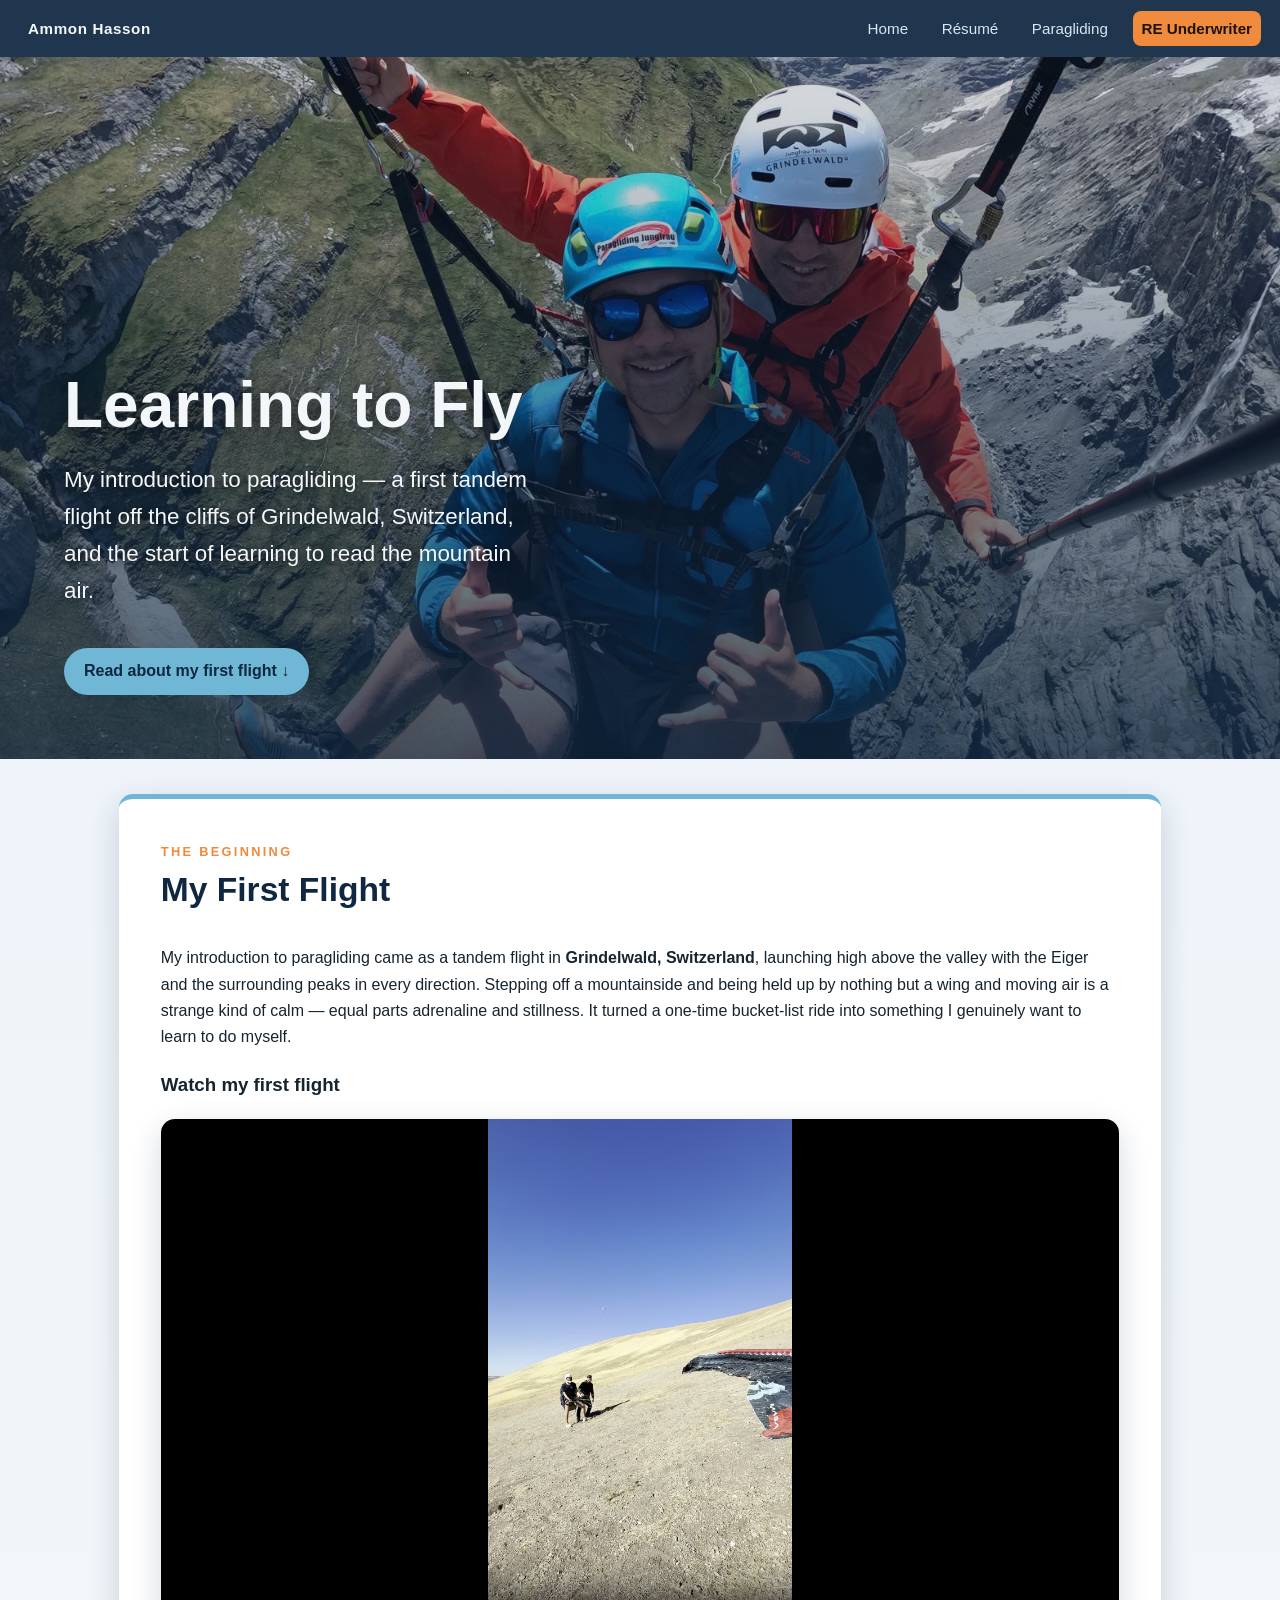
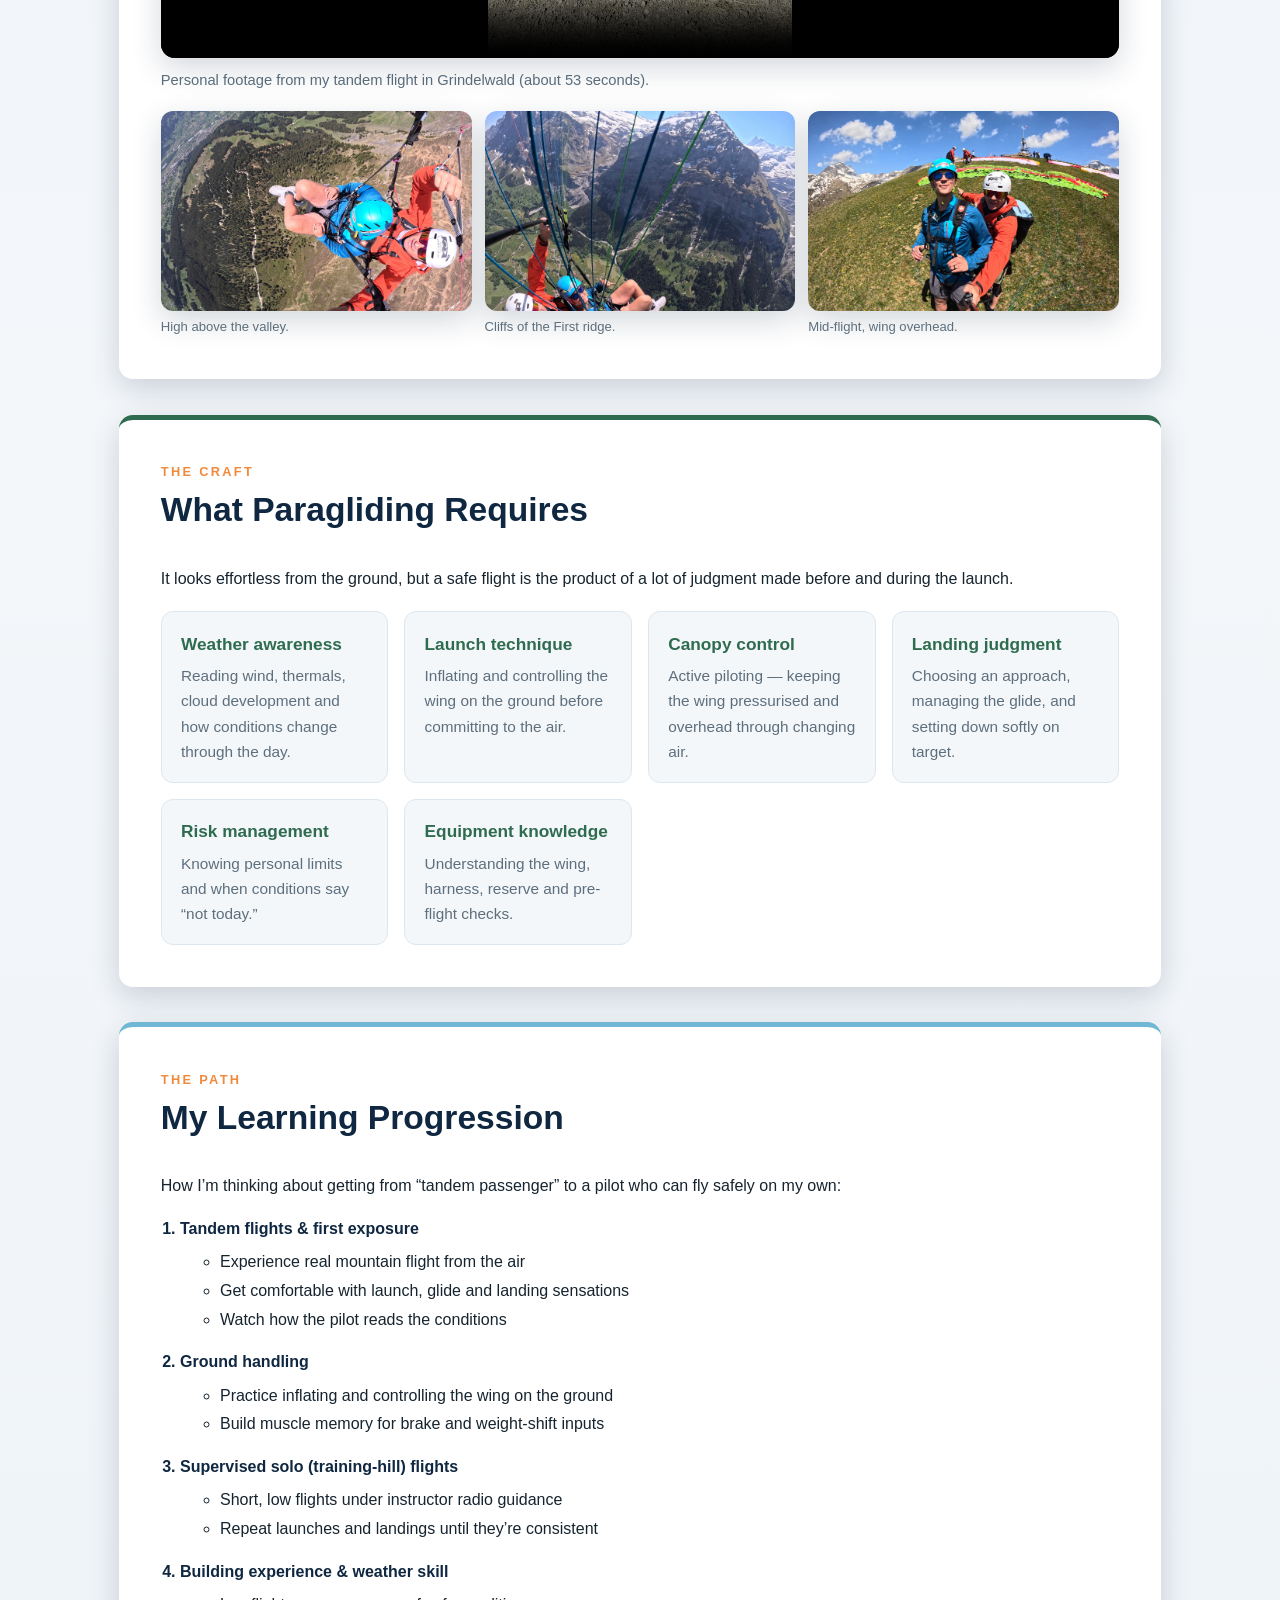
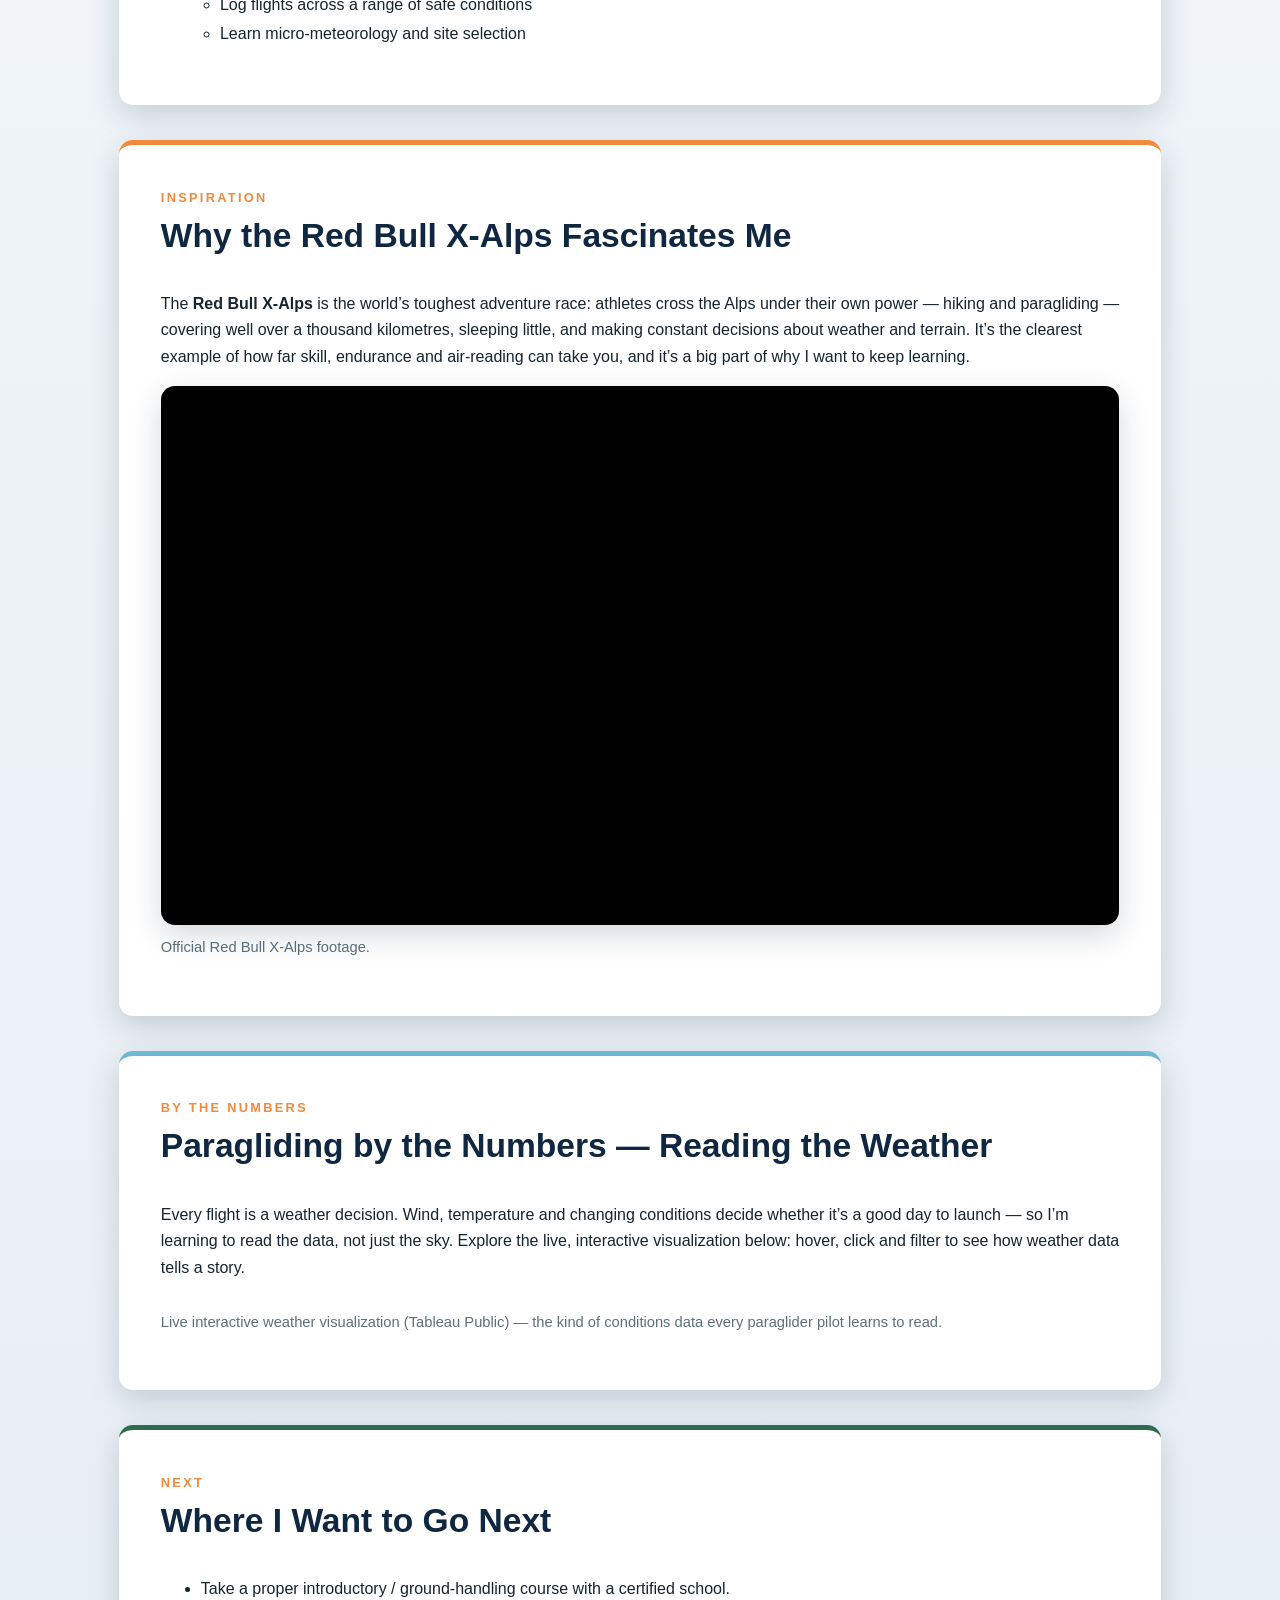
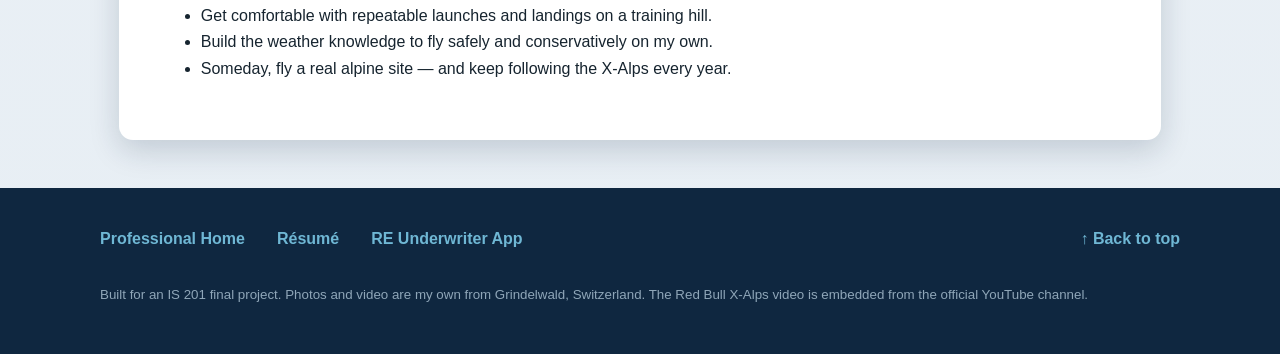
==== scratch.html @ 8c00e90f "IS 201 final web project — Ammon Hasson (4-page static site + RE Underwriter demo)" ====
<!DOCTYPE html>
<html lang="en">
<head>
  <meta charset="UTF-8" />
  <meta name="viewport" content="width=device-width, initial-scale=1.0" />
  <title>Learning to Fly — Ammon Hasson's Introduction to Paragliding</title>
  <meta name="description" content="Ammon Hasson's introduction to paragliding: a first tandem flight in Grindelwald, Switzerland, what the sport demands, a learning progression, and the Red Bull X-Alps." />
  <!-- Custom, from-scratch stylesheet ONLY. No CSS framework on this page (hand-written). -->
  <link rel="stylesheet" href="scratch.css" />
</head>
<body id="top">

  <!-- ===== Navigation (back to professional pages + app) ===== -->
  <nav class="site-nav" aria-label="Primary">
    <a class="brand" href="scratch.html">Ammon Hasson</a>
    <a href="index.html">Home</a>
    <a href="resume.html">Résumé</a>
    <a href="scratch.html" aria-current="page">Paragliding</a>
    <a class="cta" href="app.html">RE Underwriter</a>
  </nav>

  <!-- ===== Hero (styled div) ===== -->
  <header class="hero">
    <div class="hero__inner">
      <h1>Learning to Fly</h1>
      <p class="lead">My introduction to paragliding — a first tandem flight off the cliffs of Grindelwald, Switzerland, and the start of learning to read the mountain air.</p>
      <a class="jump" href="#first-flight">Read about my first flight ↓</a>
    </div>
  </header>

  <main>

    <!-- ===== My First Flight + personal video ===== -->
    <section class="section" id="first-flight">
      <h2><span class="kicker">The beginning</span>My First Flight</h2>
      <p>
        My introduction to paragliding came as a tandem flight in <strong>Grindelwald, Switzerland</strong>,
        launching high above the valley with the Eiger and the surrounding peaks in every direction.
        Stepping off a mountainside and being held up by nothing but a wing and moving air is a strange
        kind of calm — equal parts adrenaline and stillness. It turned a one-time bucket-list ride into
        something I genuinely want to learn to do myself.
      </p>

      <h3>Watch my first flight</h3>
      <div class="media-frame">
        <video controls preload="none" poster="assets/video/first-flight-poster.jpg">
          <source src="assets/video/first-flight.mp4" type="video/mp4" />
          Your browser doesn’t support embedded video. You can
          <a href="assets/video/first-flight.mp4">download the clip</a> instead.
        </video>
      </div>
      <p class="caption">Personal footage from my tandem flight in Grindelwald (about 53 seconds).</p>

      <div class="gallery">
        <figure>
          <img src="assets/img/paragliding/flight-10.jpg" alt="Aerial GoPro view looking down at the green Grindelwald valley during the tandem flight." loading="lazy" />
          <figcaption>High above the valley.</figcaption>
        </figure>
        <figure>
          <img src="assets/img/paragliding/scenic-3.jpg" alt="Paragliding wing and lines against the alpine cliffs near Grindelwald." loading="lazy" />
          <figcaption>Cliffs of the First ridge.</figcaption>
        </figure>
        <figure>
          <img src="assets/img/paragliding/flight-02.jpg" alt="In-flight selfie of Ammon and the tandem pilot over the Swiss Alps." loading="lazy" />
          <figcaption>Mid-flight, wing overhead.</figcaption>
        </figure>
      </div>
    </section>

    <!-- ===== What paragliding requires (Grid of styled divs) ===== -->
    <section class="section section--forest">
      <h2><span class="kicker">The craft</span>What Paragliding Requires</h2>
      <p>It looks effortless from the ground, but a safe flight is the product of a lot of judgment made before and during the launch.</p>
      <div class="cardgrid">
        <div class="card"><h3>Weather awareness</h3><p>Reading wind, thermals, cloud development and how conditions change through the day.</p></div>
        <div class="card"><h3>Launch technique</h3><p>Inflating and controlling the wing on the ground before committing to the air.</p></div>
        <div class="card"><h3>Canopy control</h3><p>Active piloting — keeping the wing pressurised and overhead through changing air.</p></div>
        <div class="card"><h3>Landing judgment</h3><p>Choosing an approach, managing the glide, and setting down softly on target.</p></div>
        <div class="card"><h3>Risk management</h3><p>Knowing personal limits and when conditions say “not today.”</p></div>
        <div class="card"><h3>Equipment knowledge</h3><p>Understanding the wing, harness, reserve and pre-flight checks.</p></div>
      </div>
    </section>

    <!-- ===== Learning progression (REQUIRED nested ol > ul) ===== -->
    <section class="section">
      <h2><span class="kicker">The path</span>My Learning Progression</h2>
      <p>How I’m thinking about getting from “tandem passenger” to a pilot who can fly safely on my own:</p>
      <ol class="progression">
        <li>Tandem flights &amp; first exposure
          <ul>
            <li>Experience real mountain flight from the air</li>
            <li>Get comfortable with launch, glide and landing sensations</li>
            <li>Watch how the pilot reads the conditions</li>
          </ul>
        </li>
        <li>Ground handling
          <ul>
            <li>Practice inflating and controlling the wing on the ground</li>
            <li>Build muscle memory for brake and weight-shift inputs</li>
          </ul>
        </li>
        <li>Supervised solo (training-hill) flights
          <ul>
            <li>Short, low flights under instructor radio guidance</li>
            <li>Repeat launches and landings until they’re consistent</li>
          </ul>
        </li>
        <li>Building experience &amp; weather skill
          <ul>
            <li>Log flights across a range of safe conditions</li>
            <li>Learn micro-meteorology and site selection</li>
          </ul>
        </li>
      </ol>
    </section>

    <!-- ===== Red Bull X-Alps (REQUIRED YouTube embed) ===== -->
    <section class="section section--sunrise">
      <h2><span class="kicker">Inspiration</span>Why the Red Bull X-Alps Fascinates Me</h2>
      <p>
        The <strong>Red Bull X-Alps</strong> is the world’s toughest adventure race: athletes
        cross the Alps under their own power — hiking and paragliding — covering well over a
        thousand kilometres, sleeping little, and making constant decisions about weather and
        terrain. It’s the clearest example of how far skill, endurance and air-reading can take you,
        and it’s a big part of why I want to keep learning.
      </p>
      <div class="media-frame">
        <iframe
          src="https://www.youtube-nocookie.com/embed/uniJBoBBb34"
          title="Official Red Bull X-Alps race video"
          loading="lazy"
          allow="accelerometer; autoplay; clipboard-write; encrypted-media; gyroscope; picture-in-picture; web-share"
          referrerpolicy="strict-origin-when-cross-origin"
          allowfullscreen></iframe>
      </div>
      <p class="caption">Official Red Bull X-Alps footage.</p>
    </section>

    <!-- ===== Tableau (REQUIRED live interactive viz) ===== -->
    <section class="section" id="data">
      <h2><span class="kicker">By the numbers</span>Paragliding by the Numbers — Reading the Weather</h2>
      <p>Every flight is a weather decision. Wind, temperature and changing conditions decide whether it’s a good day to launch — so I’m learning to read the data, not just the sky. Explore the live, interactive visualization below: hover, click and filter to see how weather data tells a story.</p>
      <div class="tableau-wrap">
        <!-- Live Tableau Public embed (weather / wind data — relevant to paragliding conditions).
             VERIFY after hosting; a paragliding-specific fallback is documented in CUSTOMIZATION_CHECKLIST.md. -->
        <div class="tableauPlaceholder" id="vizWeather" style="position:relative; width:100%;">
          <noscript>
            <a href="https://public.tableau.com/views/Weather_Good/WeatherStory" target="_blank" rel="noopener noreferrer">
              <img alt="Interactive weather data visualization on Tableau Public" src="assets/img/paragliding/scenic-1.jpg" style="border:none; width:100%;" />
            </a>
          </noscript>
          <object class="tableauViz" style="display:none;">
            <param name="host_url" value="https%3A%2F%2Fpublic.tableau.com%2F" />
            <param name="embed_code_version" value="3" />
            <param name="site_root" value="" />
            <param name="name" value="Weather_Good/WeatherStory" />
            <param name="tabs" value="no" />
            <param name="toolbar" value="yes" />
            <param name="animate_transition" value="yes" />
            <param name="display_static_image" value="yes" />
            <param name="display_spinner" value="yes" />
            <param name="display_overlay" value="yes" />
            <param name="display_count" value="yes" />
            <param name="language" value="en-US" />
          </object>
        </div>
      </div>
      <p class="caption">Live interactive weather visualization (Tableau Public) — the kind of conditions data every paraglider pilot learns to read.</p>
      <script type="text/javascript">
        (function () {
          var div = document.getElementById('vizWeather');
          var viz = div.getElementsByTagName('object')[0];
          function size() {
            var w = div.offsetWidth || 800;
            viz.style.width = '100%';
            viz.style.height = (w > 800 ? 700 : w > 500 ? 750 : 920) + 'px';
          }
          size();
          window.addEventListener('resize', size);
          var s = document.createElement('script');
          s.src = 'https://public.tableau.com/javascripts/api/viz_v1.js';
          viz.parentNode.insertBefore(s, viz);
        })();
      </script>
    </section>

    <!-- ===== Where I want to go next ===== -->
    <section class="section section--forest">
      <h2><span class="kicker">Next</span>Where I Want to Go Next</h2>
      <ul>
        <li>Take a proper introductory / ground-handling course with a certified school.</li>
        <li>Get comfortable with repeatable launches and landings on a training hill.</li>
        <li>Build the weather knowledge to fly safely and conservatively on my own.</li>
        <li>Someday, fly a real alpine site — and keep following the X-Alps every year.</li>
      </ul>
    </section>

  </main>

  <!-- ===== Footer / navigation div ===== -->
  <footer class="site-footer">
    <div class="foot-inner">
      <a href="index.html">Professional Home</a>
      <a href="resume.html">Résumé</a>
      <a href="app.html">RE Underwriter App</a>
      <a class="back-top" href="#top">↑ Back to top</a>
      <small>Built for an IS 201 final project. Photos and video are my own from Grindelwald, Switzerland. The Red Bull X-Alps video is embedded from the official YouTube channel.</small>
    </div>
  </footer>

</body>
</html>
---- scratch.css ----
/* ============================================================
   scratch.css  —  "Learning to Fly"  (IS 201 paragliding page)
   Hand-written from scratch. NO Bootstrap, no framework.
   Author build: custom stylesheet for scratch.html only.
   Alpine palette: deep navy / slate / glacier blue / forest /
   warm sunrise accent / off-white.
   ============================================================ */

/* ---- Design tokens ---------------------------------------- */
:root {
  --navy:    #0f2740;   /* deep navy   */
  --slate:   #33475b;   /* slate       */
  --glacier: #6fb7d4;   /* glacier blue*/
  --forest:  #2f6b4f;   /* forest green*/
  --sunrise: #f08a3c;   /* warm accent */
  --offwhite:#f4f7fa;   /* off-white   */
  --ink:     #16242f;   /* body text   */
  --muted:   #5d6f7d;
  --radius: 14px;
  --shadow: 0 10px 30px rgba(15, 39, 64, .18);
}

/* ---- Reset-ish + base ------------------------------------- */
* { box-sizing: border-box; }

html { scroll-behavior: smooth; }

/* Custom background (required): subtle alpine gradient wash */
body {
  margin: 0;
  font-family: "Segoe UI", "Helvetica Neue", Arial, sans-serif; /* font-family style */
  color: var(--ink);                                            /* font-color style  */
  line-height: 1.65;
  background: linear-gradient(180deg, #eaf2f8 0%, var(--offwhite) 40%, #e7eef4 100%);
}

/* Anchor-destination spacing so fixed nav doesn't cover headings */
:target { scroll-margin-top: 90px; }

img { max-width: 100%; display: block; }

a { color: var(--forest); }
a:focus-visible,
button:focus-visible { outline: 3px solid var(--sunrise); outline-offset: 2px; }

/* ---- Top navigation --------------------------------------- */
.site-nav {
  position: sticky;
  top: 0;
  z-index: 20;
  display: flex;
  flex-wrap: wrap;
  align-items: center;
  gap: .35rem 1rem;
  padding: .7rem 1.2rem;
  background: rgba(15, 39, 64, .92);
  backdrop-filter: blur(6px);
  box-shadow: var(--shadow);
}
.site-nav .brand {
  font-weight: 700;
  letter-spacing: .04em;
  color: var(--offwhite);
  margin-right: auto;
  text-decoration: none;
}
.site-nav a {
  color: #d8e6f1;
  text-decoration: none;
  font-size: .95rem;
  padding: .3rem .55rem;
  border-radius: 8px;
  transition: background .15s, color .15s;
}
.site-nav a:hover { background: rgba(111, 183, 212, .25); color: #fff; }
.site-nav a.cta { background: var(--sunrise); color: #1c1206; font-weight: 600; }
.site-nav a.cta:hover { background: #ffa05a; }

/* ---- Hero (styled div) ------------------------------------ */
.hero {
  position: relative;
  min-height: 78vh;
  display: grid;
  place-items: end start;
  padding: clamp(1.5rem, 5vw, 4rem);
  color: var(--offwhite);
  background:
    linear-gradient(180deg, rgba(15,39,64,.15) 0%, rgba(15,39,64,.78) 100%),
    url("assets/img/paragliding/scenic-2.jpg") center 30% / cover no-repeat;
}
.hero__inner { max-width: 720px; }
.hero h1 {
  font-size: clamp(2.2rem, 6vw, 4rem);
  line-height: 1.05;
  margin: 0 0 .4rem;
  text-shadow: 0 3px 18px rgba(0,0,0,.5);
}
.hero p.lead {
  font-size: clamp(1.05rem, 2.4vw, 1.4rem);
  max-width: 38ch;
  text-shadow: 0 2px 10px rgba(0,0,0,.55);
}
.hero .jump {
  display: inline-block;
  margin-top: 1rem;
  background: var(--glacier);
  color: var(--navy);
  font-weight: 700;
  text-decoration: none;
  padding: .65rem 1.25rem;
  border-radius: 999px;
  box-shadow: var(--shadow);
}
.hero .jump:hover { background: #8ccae3; }

/* ---- Generic content layout ------------------------------- */
main { max-width: 1080px; margin: 0 auto; padding: 0 1.2rem; }

.section {            /* styled content-block div */
  background: #fff;
  margin: 2.2rem 0;
  padding: clamp(1.4rem, 4vw, 2.6rem);
  border-radius: var(--radius);
  box-shadow: var(--shadow);
  border-top: 5px solid var(--glacier);
}
.section h2 {
  color: var(--navy);
  font-size: clamp(1.5rem, 3.5vw, 2.1rem);
  margin-top: 0;
}
.section h2 .kicker {
  display: block;
  font-size: .8rem;
  letter-spacing: .18em;
  text-transform: uppercase;
  color: var(--sunrise);
  font-weight: 700;
}
.section--forest { border-top-color: var(--forest); }
.section--sunrise { border-top-color: var(--sunrise); }

/* "Requires" cards via CSS Grid */
.cardgrid {
  display: grid;
  gap: 1rem;
  grid-template-columns: repeat(auto-fit, minmax(220px, 1fr));
  margin-top: 1.2rem;
}
.card {
  background: var(--offwhite);
  border: 1px solid #dde7ef;
  border-radius: 12px;
  padding: 1.1rem 1.2rem;
}
.card h3 { margin: 0 0 .3rem; color: var(--forest); font-size: 1.08rem; }
.card p { margin: 0; color: var(--muted); font-size: .96rem; }

/* Nested ordered/unordered list (required) */
.progression { margin-top: 1rem; padding-left: 1.2rem; }
.progression > li {
  margin-bottom: 1rem;
  font-weight: 600;
  color: var(--navy);
}
.progression ul {
  margin: .45rem 0 0;
  font-weight: 400;
  color: var(--ink);
}
.progression ul li { margin: .15rem 0; }

/* Photo gallery (Flexbox) */
.gallery {
  display: flex;
  flex-wrap: wrap;
  gap: .8rem;
  margin-top: 1.2rem;
}
.gallery figure { flex: 1 1 220px; margin: 0; }
.gallery img {
  width: 100%;
  height: 200px;
  object-fit: cover;
  border-radius: 12px;
  box-shadow: var(--shadow);
}
.gallery figcaption { font-size: .82rem; color: var(--muted); margin-top: .3rem; }

/* Responsive video / iframe wrappers */
.media-frame {
  position: relative;
  width: 100%;
  aspect-ratio: 16 / 9;
  border-radius: var(--radius);
  overflow: hidden;
  box-shadow: var(--shadow);
  background: #000;
}
.media-frame iframe,
.media-frame video {
  position: absolute;
  inset: 0;
  width: 100%;
  height: 100%;
  border: 0;
}
.caption { color: var(--muted); font-size: .92rem; margin-top: .6rem; }

/* Tableau wrapper */
.tableau-wrap {
  margin-top: 1.2rem;
  border-radius: var(--radius);
  overflow: hidden;
  box-shadow: var(--shadow);
  background: #fff;
}
.tableau-wrap .tableauPlaceholder { width: 100% !important; }

/* ---- Footer / navigation div ------------------------------ */
.site-footer {
  margin-top: 3rem;
  background: var(--navy);
  color: #cdddea;
  padding: 2.4rem 1.2rem 3rem;
}
.site-footer .foot-inner {
  max-width: 1080px;
  margin: 0 auto;
  display: flex;
  flex-wrap: wrap;
  gap: 1rem 2rem;
  align-items: center;
}
.site-footer a { color: var(--glacier); text-decoration: none; font-weight: 600; }
.site-footer a:hover { color: #fff; text-decoration: underline; }
.site-footer .back-top { margin-left: auto; }
.site-footer small { display: block; width: 100%; color: #8fa6b8; margin-top: 1rem; }

/* ---- Responsive behavior ---------------------------------- */
@media (max-width: 640px) {
  .site-nav { gap: .25rem .5rem; padding: .6rem .8rem; }
  .site-nav .brand { width: 100%; margin-bottom: .25rem; }
  .hero { min-height: 70vh; place-items: end start; }
  .gallery img { height: 160px; }
}
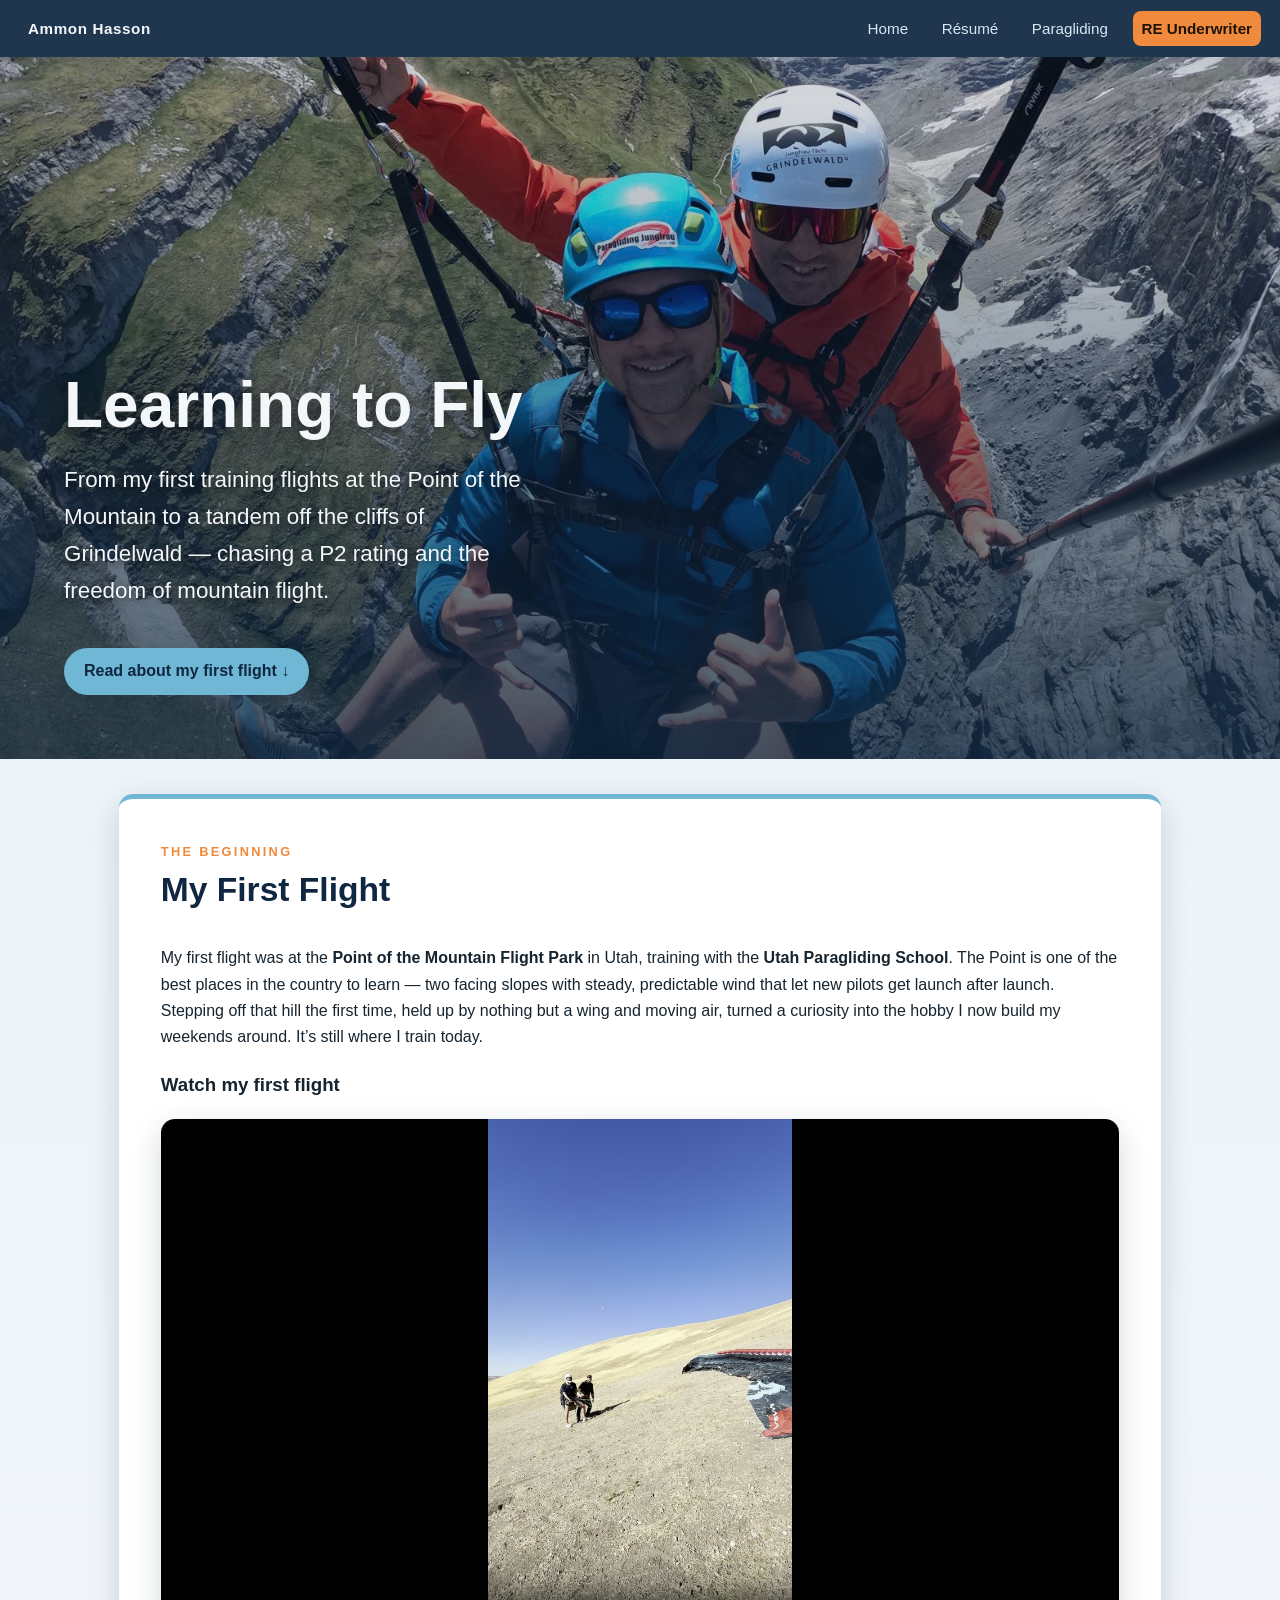
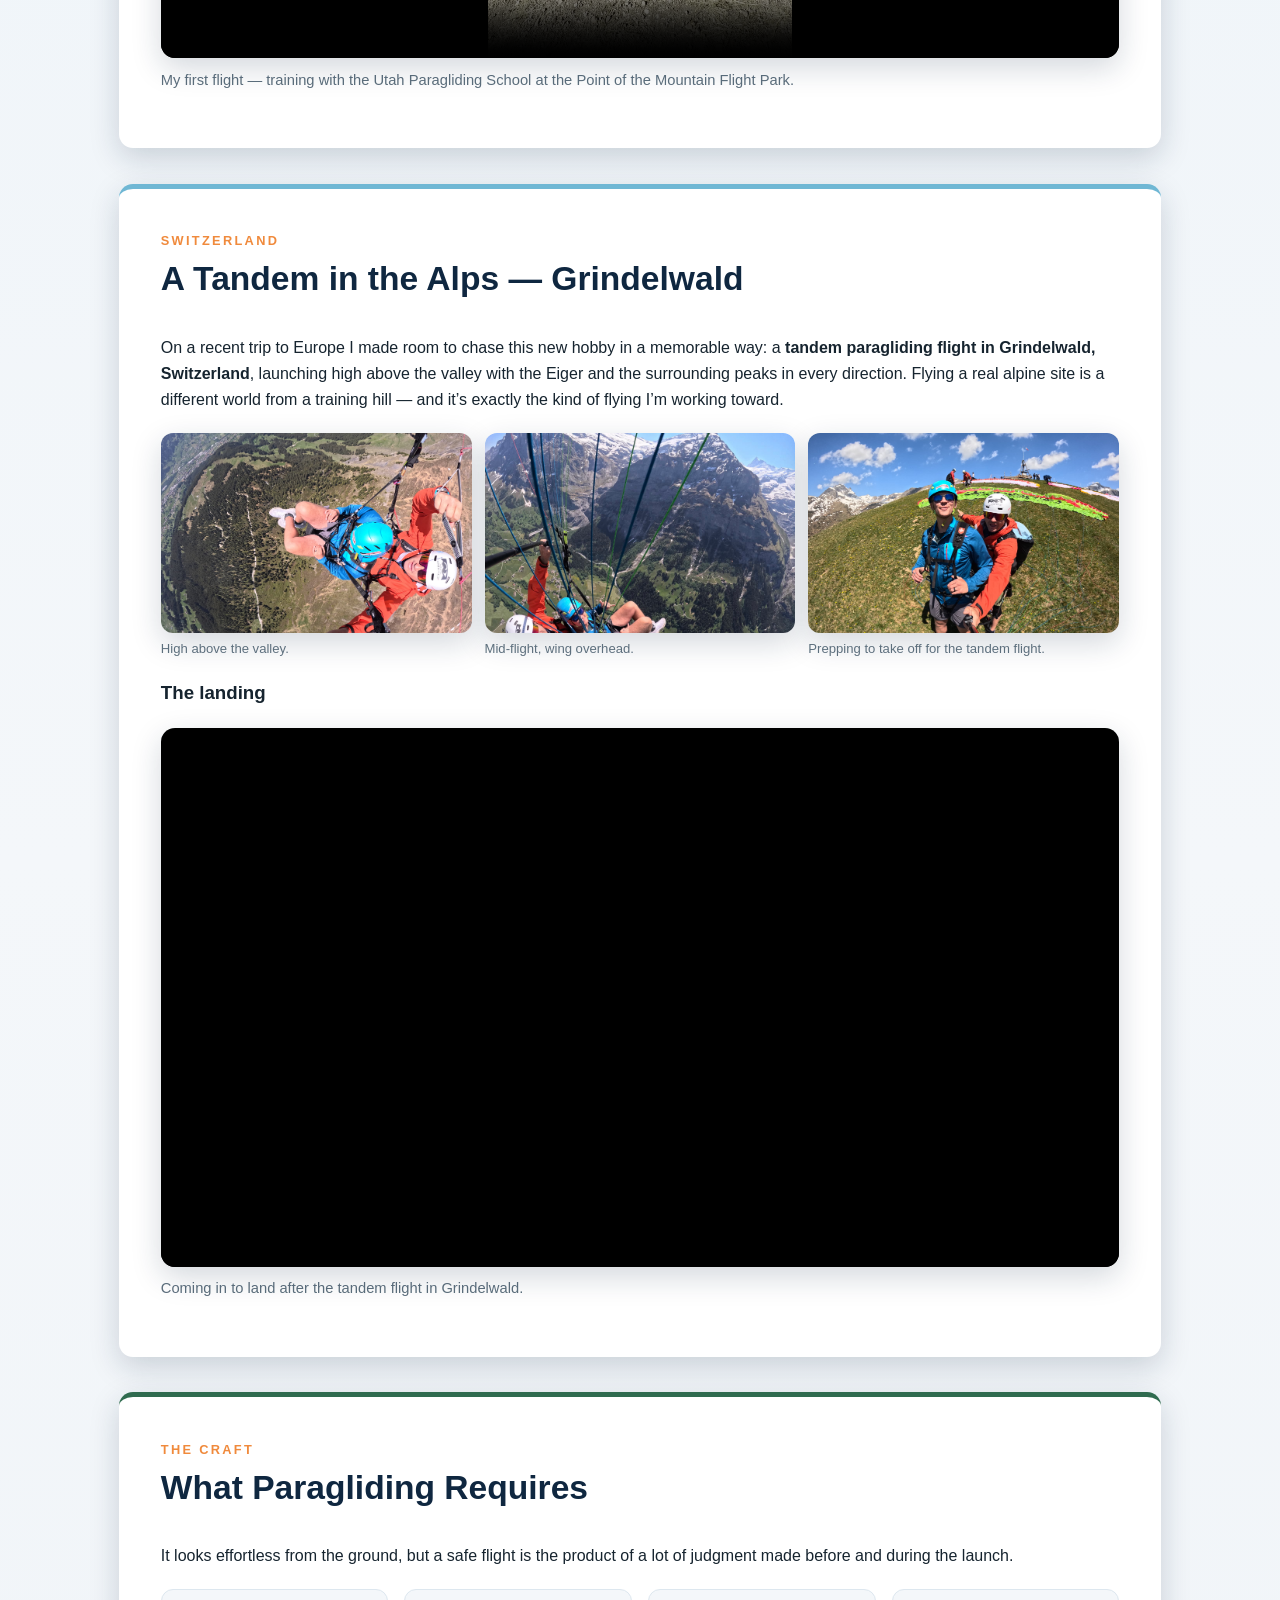
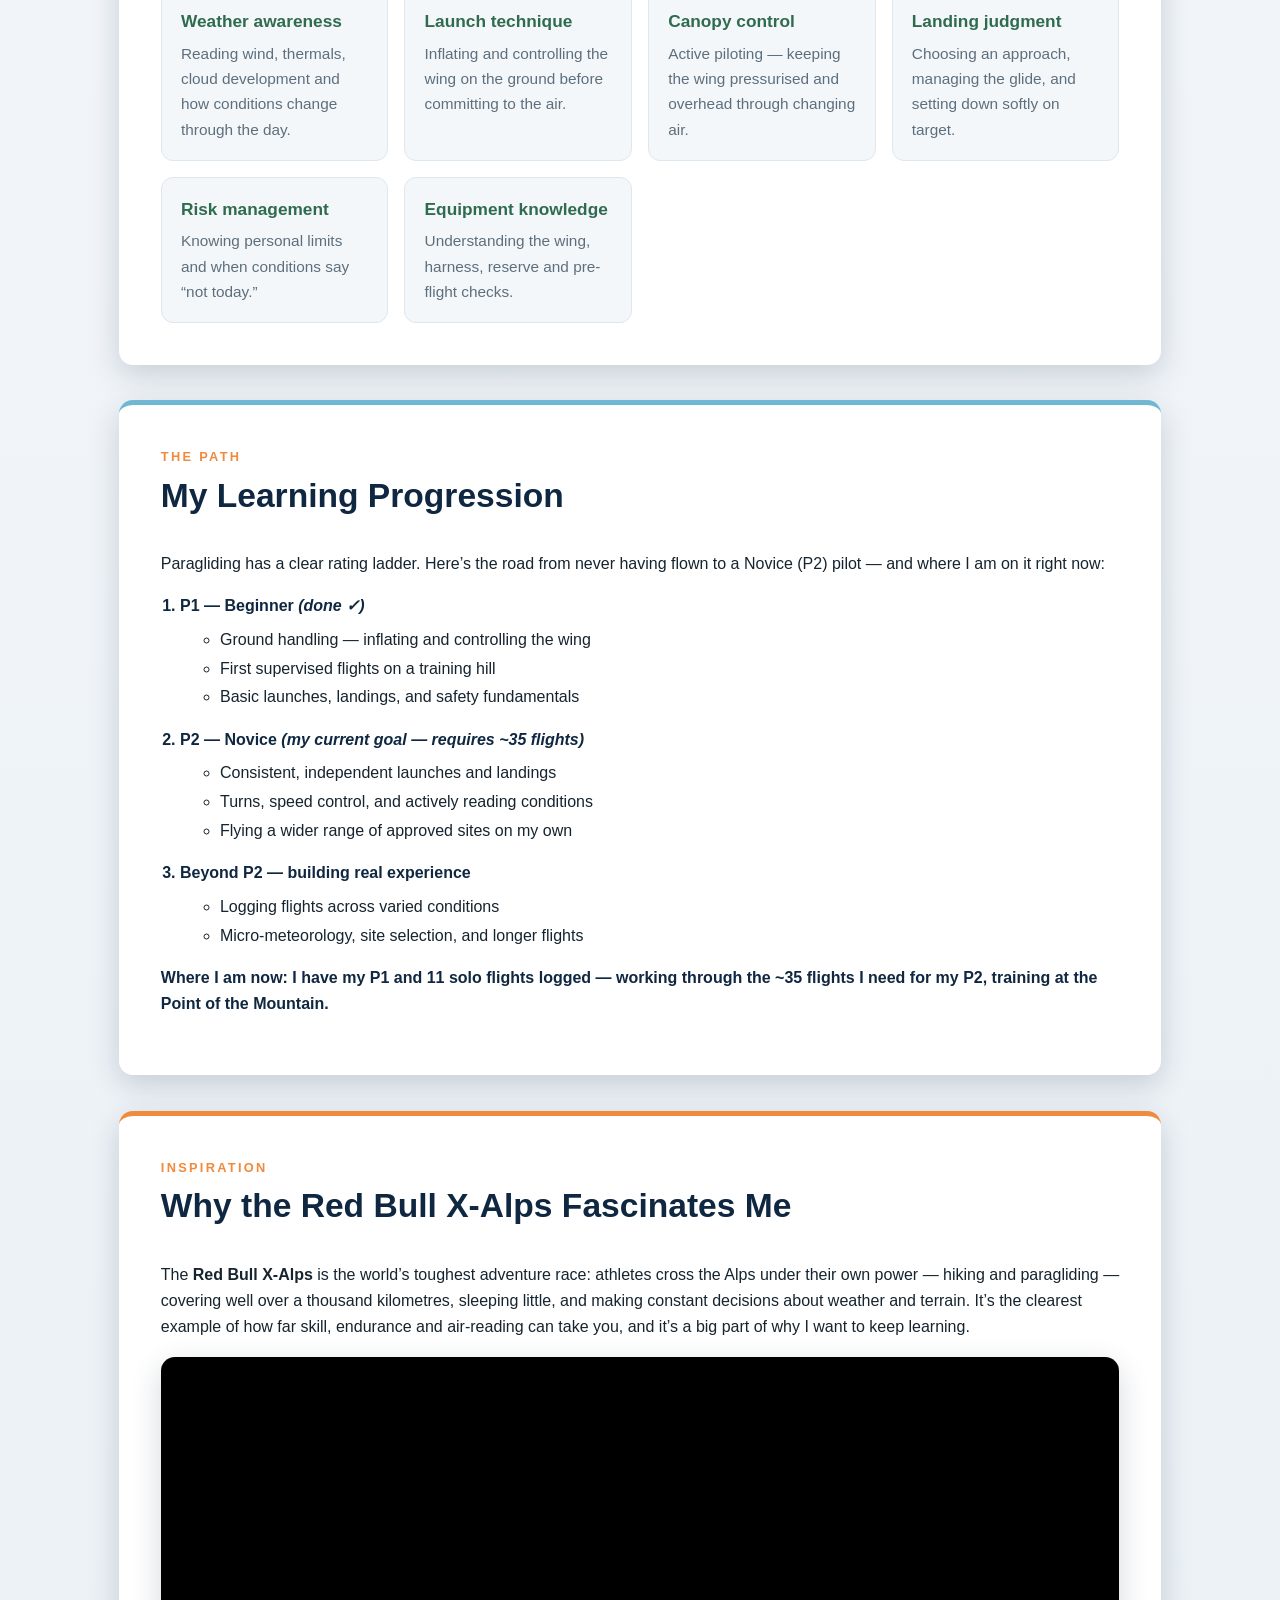
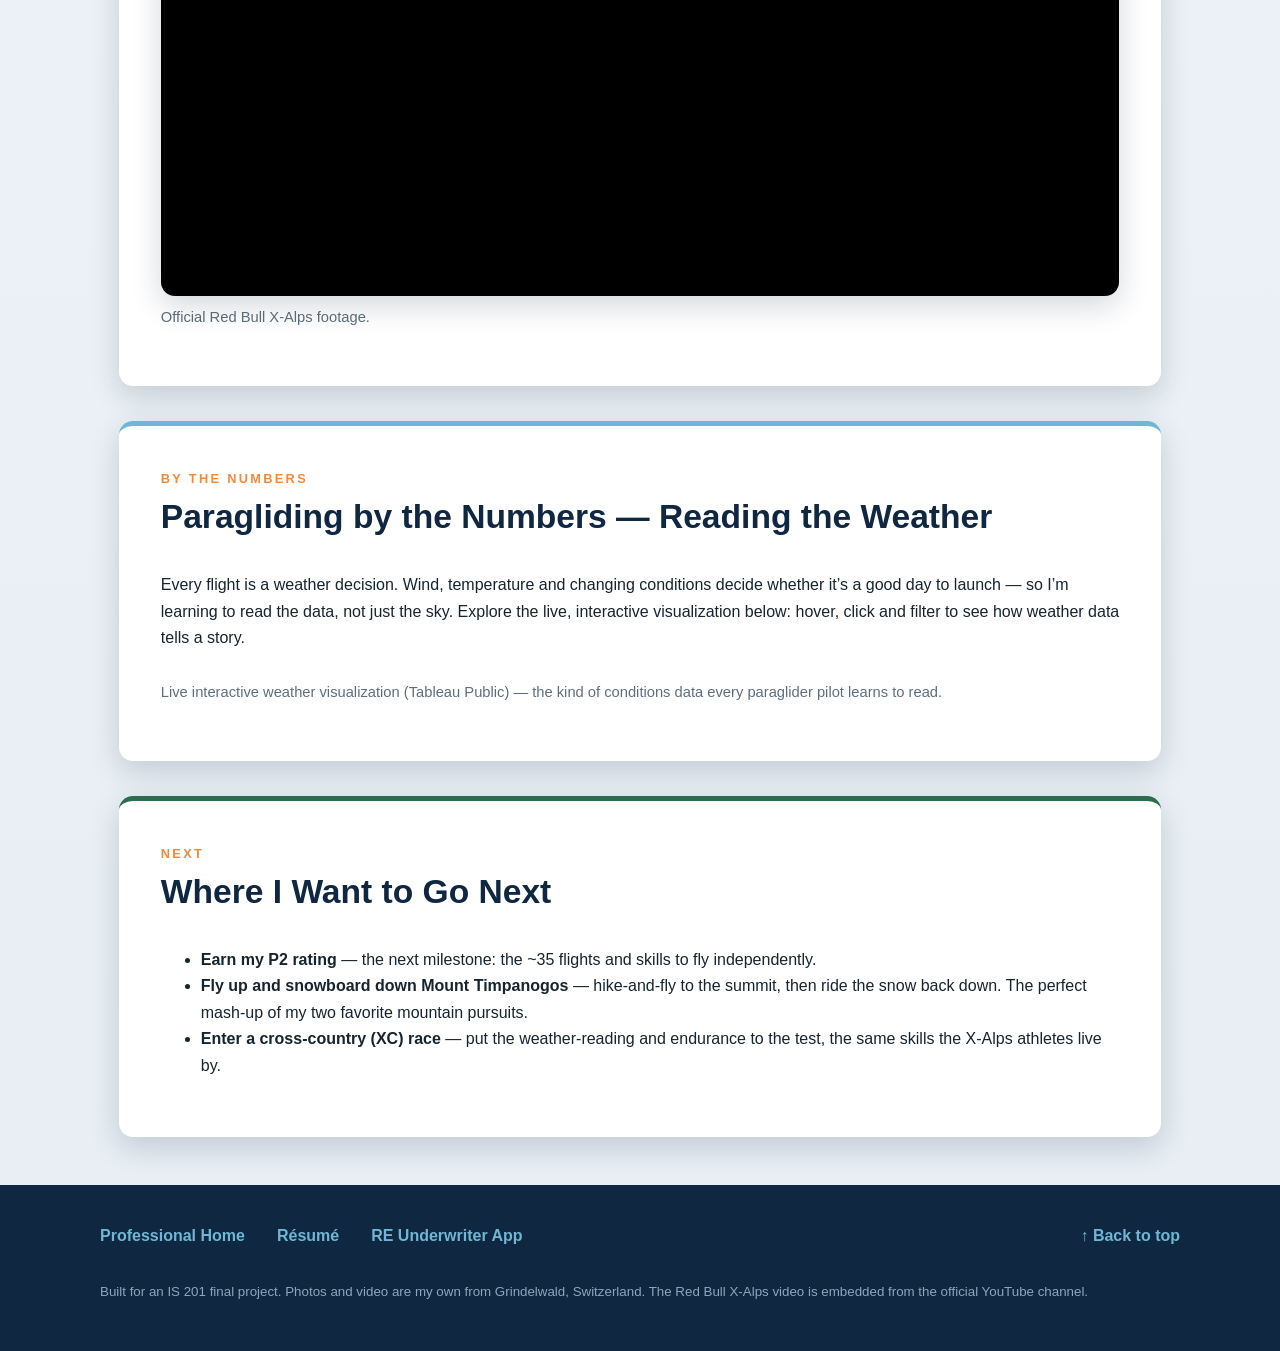
==== commit 8f8e99bf: "Swap captions on middle and right Grindelwald gallery photos Co-Authored-By: Claude Sonnet 4.6 <nore" ====
--- a/scratch.html
+++ b/scratch.html
@@ -23,22 +23,22 @@
   <header class="hero">
     <div class="hero__inner">
       <h1>Learning to Fly</h1>
-      <p class="lead">My introduction to paragliding — a first tandem flight off the cliffs of Grindelwald, Switzerland, and the start of learning to read the mountain air.</p>
+      <p class="lead">From my first training flights at the Point of the Mountain to a tandem off the cliffs of Grindelwald — chasing a P2 rating and the freedom of mountain flight.</p>
       <a class="jump" href="#first-flight">Read about my first flight ↓</a>
     </div>
   </header>
 
   <main>
 
-    <!-- ===== My First Flight + personal video ===== -->
+    <!-- ===== My First Flight (Point of the Mountain) + personal video ===== -->
     <section class="section" id="first-flight">
       <h2><span class="kicker">The beginning</span>My First Flight</h2>
       <p>
-        My introduction to paragliding came as a tandem flight in <strong>Grindelwald, Switzerland</strong>,
-        launching high above the valley with the Eiger and the surrounding peaks in every direction.
-        Stepping off a mountainside and being held up by nothing but a wing and moving air is a strange
-        kind of calm — equal parts adrenaline and stillness. It turned a one-time bucket-list ride into
-        something I genuinely want to learn to do myself.
+        My first flight was at the <strong>Point of the Mountain Flight Park</strong> in Utah, training with the
+        <strong>Utah Paragliding School</strong>. The Point is one of the best places in the country to learn —
+        two facing slopes with steady, predictable wind that let new pilots get launch after launch. Stepping off
+        that hill the first time, held up by nothing but a wing and moving air, turned a curiosity into the hobby
+        I now build my weekends around. It’s still where I train today.
       </p>
 
       <h3>Watch my first flight</h3>
@@ -49,7 +49,18 @@
           <a href="assets/video/first-flight.mp4">download the clip</a> instead.
         </video>
       </div>
-      <p class="caption">Personal footage from my tandem flight in Grindelwald (about 53 seconds).</p>
+      <p class="caption">My first flight — training with the Utah Paragliding School at the Point of the Mountain Flight Park.</p>
+    </section>
+
+    <!-- ===== Grindelwald tandem trip (gallery + landing video) ===== -->
+    <section class="section" id="grindelwald">
+      <h2><span class="kicker">Switzerland</span>A Tandem in the Alps — Grindelwald</h2>
+      <p>
+        On a recent trip to Europe I made room to chase this new hobby in a memorable way: a
+        <strong>tandem paragliding flight in Grindelwald, Switzerland</strong>, launching high above the valley
+        with the Eiger and the surrounding peaks in every direction. Flying a real alpine site is a different
+        world from a training hill — and it’s exactly the kind of flying I’m working toward.
+      </p>
 
       <div class="gallery">
         <figure>
@@ -57,14 +68,24 @@
           <figcaption>High above the valley.</figcaption>
         </figure>
         <figure>
-          <img src="assets/img/paragliding/scenic-3.jpg" alt="Paragliding wing and lines against the alpine cliffs near Grindelwald." loading="lazy" />
-          <figcaption>Cliffs of the First ridge.</figcaption>
+          <img src="assets/img/paragliding/scenic-3.jpg" alt="Ammon and the tandem pilot getting ready to launch in Grindelwald." loading="lazy" />
+          <figcaption>Mid-flight, wing overhead.</figcaption>
         </figure>
         <figure>
           <img src="assets/img/paragliding/flight-02.jpg" alt="In-flight selfie of Ammon and the tandem pilot over the Swiss Alps." loading="lazy" />
-          <figcaption>Mid-flight, wing overhead.</figcaption>
+          <figcaption>Prepping to take off for the tandem flight.</figcaption>
         </figure>
       </div>
+
+      <h3>The landing</h3>
+      <div class="media-frame">
+        <video controls preload="none" poster="assets/video/landing-poster.jpg">
+          <source src="assets/video/landing.mp4" type="video/mp4" />
+          Your browser doesn’t support embedded video. You can
+          <a href="assets/video/landing.mp4">download the clip</a> instead.
+        </video>
+      </div>
+      <p class="caption">Coming in to land after the tandem flight in Grindelwald.</p>
     </section>
 
     <!-- ===== What paragliding requires (Grid of styled divs) ===== -->
@@ -84,34 +105,33 @@
     <!-- ===== Learning progression (REQUIRED nested ol > ul) ===== -->
     <section class="section">
       <h2><span class="kicker">The path</span>My Learning Progression</h2>
-      <p>How I’m thinking about getting from “tandem passenger” to a pilot who can fly safely on my own:</p>
+      <p>Paragliding has a clear rating ladder. Here’s the road from never having flown to a Novice (P2) pilot — and where I am on it right now:</p>
       <ol class="progression">
-        <li>Tandem flights &amp; first exposure
+        <li>P1 — Beginner <em>(done ✓)</em>
           <ul>
-            <li>Experience real mountain flight from the air</li>
-            <li>Get comfortable with launch, glide and landing sensations</li>
-            <li>Watch how the pilot reads the conditions</li>
+            <li>Ground handling — inflating and controlling the wing</li>
+            <li>First supervised flights on a training hill</li>
+            <li>Basic launches, landings, and safety fundamentals</li>
           </ul>
         </li>
-        <li>Ground handling
+        <li>P2 — Novice <em>(my current goal — requires ~35 flights)</em>
           <ul>
-            <li>Practice inflating and controlling the wing on the ground</li>
-            <li>Build muscle memory for brake and weight-shift inputs</li>
+            <li>Consistent, independent launches and landings</li>
+            <li>Turns, speed control, and actively reading conditions</li>
+            <li>Flying a wider range of approved sites on my own</li>
           </ul>
         </li>
-        <li>Supervised solo (training-hill) flights
+        <li>Beyond P2 — building real experience
           <ul>
-            <li>Short, low flights under instructor radio guidance</li>
-            <li>Repeat launches and landings until they’re consistent</li>
-          </ul>
-        </li>
-        <li>Building experience &amp; weather skill
-          <ul>
-            <li>Log flights across a range of safe conditions</li>
-            <li>Learn micro-meteorology and site selection</li>
+            <li>Logging flights across varied conditions</li>
+            <li>Micro-meteorology, site selection, and longer flights</li>
           </ul>
         </li>
       </ol>
+      <p style="margin-top:1rem;font-weight:600;color:var(--navy)">
+        Where I am now: I have my <strong>P1</strong> and <strong>11 solo flights</strong> logged — working
+        through the ~35 flights I need for my P2, training at the Point of the Mountain.
+      </p>
     </section>
 
     <!-- ===== Red Bull X-Alps (REQUIRED YouTube embed) ===== -->
@@ -179,6 +199,23 @@
           window.addEventListener('resize', size);
           var s = document.createElement('script');
           s.src = 'https://public.tableau.com/javascripts/api/viz_v1.js';
+          s.onload = function () {
+            // Skip the "Introduction to the Methodology" story point; open on the data view instead
+            var poll = setInterval(function () {
+              try {
+                var vizs = tableau.VizManager.getVizs();
+                if (!vizs || !vizs.length) return;
+                clearInterval(poll);
+                vizs[0].addEventListener(tableau.TableauEventName.VIZ_LOAD_COMPLETE, function () {
+                  try {
+                    var sheet = vizs[0].getWorkbook().getActiveSheet();
+                    var pts = sheet.getStoryPointsInfo ? sheet.getStoryPointsInfo() : null;
+                    if (pts && pts.length > 1) pts[1].activateAsync();
+                  } catch (e) {}
+                });
+              } catch (e) {}
+            }, 200);
+          };
           viz.parentNode.insertBefore(s, viz);
         })();
       </script>
@@ -188,10 +225,9 @@
     <section class="section section--forest">
       <h2><span class="kicker">Next</span>Where I Want to Go Next</h2>
       <ul>
-        <li>Take a proper introductory / ground-handling course with a certified school.</li>
-        <li>Get comfortable with repeatable launches and landings on a training hill.</li>
-        <li>Build the weather knowledge to fly safely and conservatively on my own.</li>
-        <li>Someday, fly a real alpine site — and keep following the X-Alps every year.</li>
+        <li><strong>Earn my P2 rating</strong> — the next milestone: the ~35 flights and skills to fly independently.</li>
+        <li><strong>Fly up and snowboard down Mount Timpanogos</strong> — hike-and-fly to the summit, then ride the snow back down. The perfect mash-up of my two favorite mountain pursuits.</li>
+        <li><strong>Enter a cross-country (XC) race</strong> — put the weather-reading and endurance to the test, the same skills the X-Alps athletes live by.</li>
       </ul>
     </section>
 
